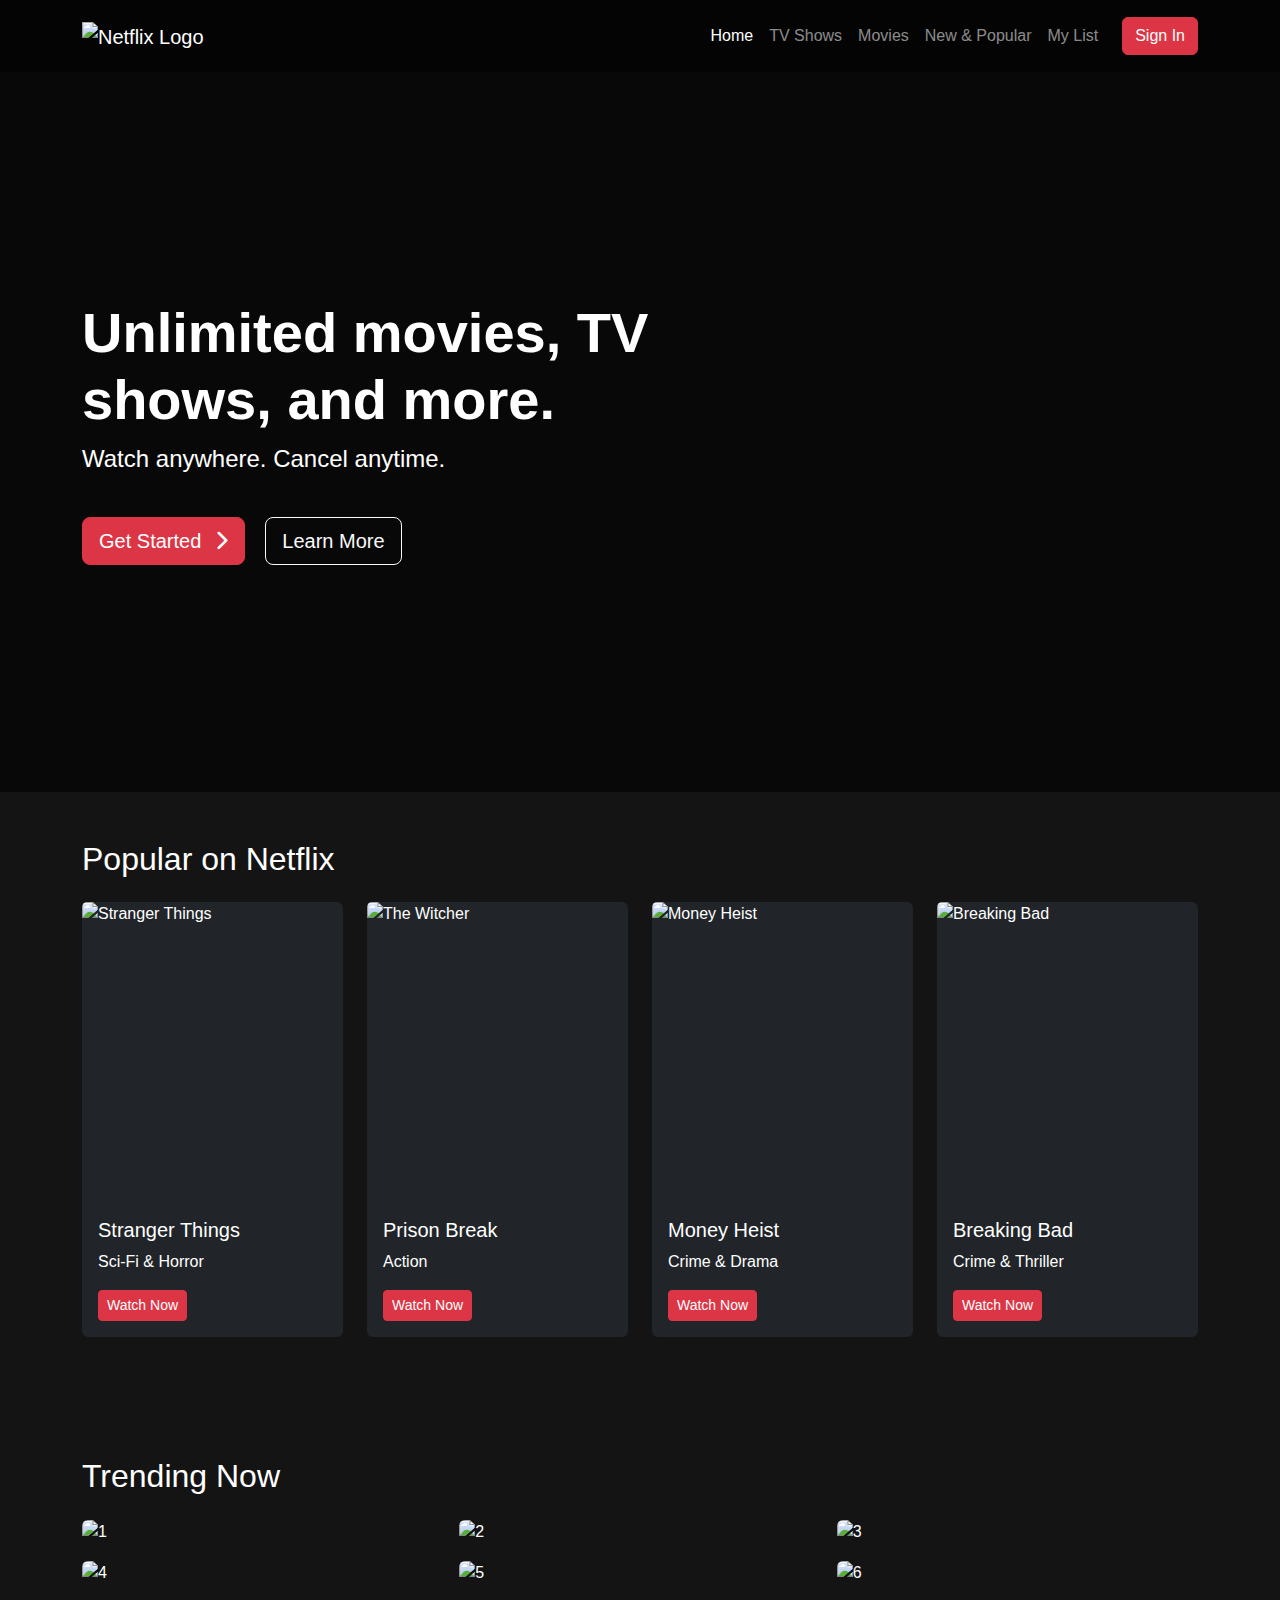
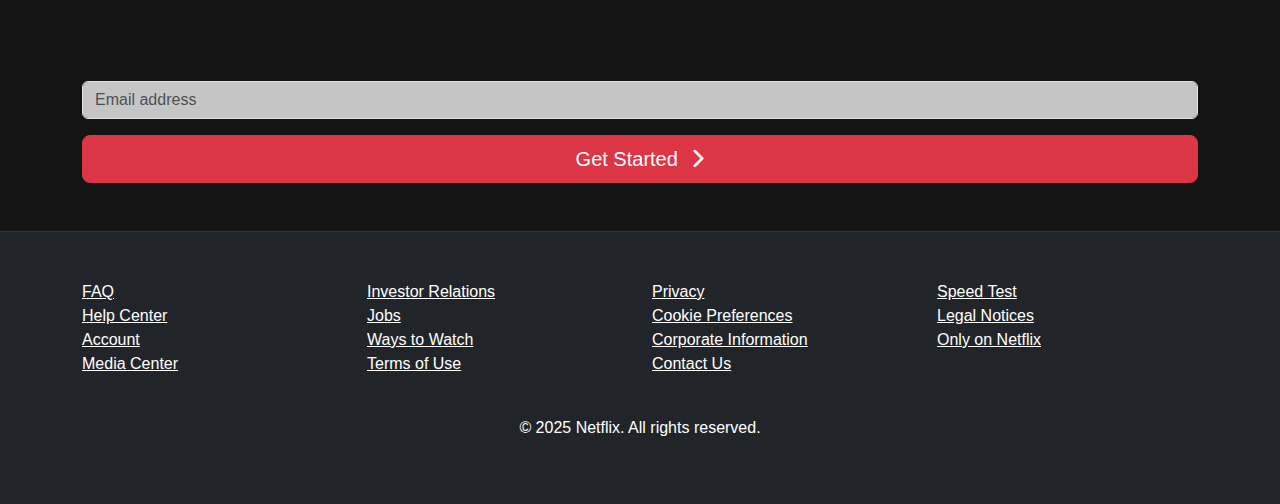
==== index.html @ 24b9c4b8 "Add files via upload" ====
<!DOCTYPE html>
<html lang="en">
<head>
    <meta charset="UTF-8">
    <meta name="viewport" content="width=device-width, initial-scale=1.0">
    <title>Netflix Clone</title>
    <link href="https://cdn.jsdelivr.net/npm/bootstrap@5.3.0/dist/css/bootstrap.min.css" rel="stylesheet">
    <link rel="stylesheet" href="https://cdnjs.cloudflare.com/ajax/libs/font-awesome/6.4.0/css/all.min.css">
    <link rel="stylesheet" href="styles.css">
</head>
<body>
<nav class="navbar navbar-expand-lg navbar-dark bg-dark">
        <div class="container">
            <a class="navbar-brand" href="#">
                <img src="https://upload.wikimedia.org/wikipedia/commons/7/7a/Logonetflix.png" 
                     alt="Netflix Logo" width="80">
            </a>
            <button class="navbar-toggler" type="button" data-bs-toggle="collapse" data-bs-target="#navbarNav">
                <span class="navbar-toggler-icon"></span>
            </button>
            <div class="collapse navbar-collapse" id="navbarNav">
                <ul class="navbar-nav ms-auto">
                    <li class="nav-item">
                        <a class="nav-link active" href="#">Home</a>
                    </li>
                    <li class="nav-item">
                        <a class="nav-link" href="#">TV Shows</a>
                    </li>
                    <li class="nav-item">
                        <a class="nav-link" href="#">Movies</a>
                    </li>
                    <li class="nav-item">
                        <a class="nav-link" href="#">New & Popular</a>
                    </li>
                    <li class="nav-item">
                        <a class="nav-link" href="#">My List</a>
                    </li>
                </ul>
                <div class="ms-3">
                    <button class="btn btn-danger">Sign In</button>
                </div>
            </div>
        </div>
    </nav>
    


    <div class="jumbotron jumbotron-fluid hero-section text-white">
        <div class="container d-flex flex-column justify-content-center h-100">
            <h1 class="display-4 fw-bold">Unlimited movies, TV shows, and more.</h1>
            <p class="lead">Watch anywhere. Cancel anytime.</p>
            <div class="mt-4">
                <button class="btn btn-danger btn-lg me-3">Get Started <i class="fas fa-chevron-right ms-2"></i></button>
                <button class="btn btn-outline-light btn-lg">Learn More</button>
            </div>
        </div>
    </div>

    <div class="container py-5">
        <h2 class="text-white mb-4">Popular on Netflix</h2>
        <div class="row">


            <div class="col-md-3 mb-4">
                <div class="card bg-dark text-white">
                    <img src="https://i.pinimg.com/474x/16/2a/6a/162a6a896a2773580460c24fd5e335e4.jpg" class="card-img-top" alt="Stranger Things">
                    <div class="card-body">
                        <h5 class="card-title">Stranger Things</h5>
                        <p class="card-text">Sci-Fi & Horror</p>
                        <a href="#" class="btn btn-sm btn-danger">Watch Now</a>
                    </div>
                </div>
            </div>


            <div class="col-md-3 mb-4">
                <div class="card bg-dark text-white">
                    <img src="https://i.pinimg.com/474x/37/c5/35/37c535ae594f70377e7d54958579361d.jpg" class="card-img-top" alt="The Witcher">
                    <div class="card-body">
                        <h5 class="card-title">Prison Break</h5>
                        <p class="card-text">Action </p>
                        <a href="#" class="btn btn-sm btn-danger">Watch Now</a>
                    </div>
                </div>
            </div>
            


            <div class="col-md-3 mb-4">
                <div class="card bg-dark text-white">
                    <img src="https://i.pinimg.com/474x/6e/42/0b/6e420b7bd2a65359258ee4c5ee1501dd.jpg" class="card-img-top" alt="Money Heist">
                    <div class="card-body">
                        <h5 class="card-title">Money Heist</h5>
                        <p class="card-text">Crime & Drama</p>
                        <a href="#" class="btn btn-sm btn-danger">Watch Now</a>
                    </div>
                </div>
            </div>


            <div class="col-md-3 mb-4">
                <div class="card bg-dark text-white">
                    <img src="https://i.pinimg.com/736x/1b/23/45/1b234507f74e7653c08c25637f4314d4.jpg" class="card-img-top" alt="Breaking Bad">
                    <div class="card-body">
                        <h5 class="card-title">Breaking Bad</h5>
                        <p class="card-text">Crime & Thriller</p>
                        <a href="#" class="btn btn-sm btn-danger">Watch Now</a>
                    </div>
                </div>
            </div>
        </div>
    </div>

    <div class="container py-5">
        <h2 class="text-white mb-4">Trending Now</h2>
        <div class="row g-3">
            <div class="col-md-4 col-sm-6">
                <img src="https://i.pinimg.com/474x/86/5d/24/865d24d4ad8948d758003293b5991fd0.jpg" class="img-fluid rounded" alt=" 1">
            </div>
            <div class="col-md-4 col-sm-6">
                <img src="https://i.pinimg.com/474x/d7/a4/5b/d7a45b3c94ca914128f12bee25104656.jpg" class="img-fluid rounded" alt="2">
            </div>
            <div class="col-md-4 col-sm-6">
                <img src="https://i.pinimg.com/474x/ca/68/dd/ca68dd54abbb92d0df10be1ca0e01349.jpg" class="img-fluid rounded" alt="3">
            </div>
            <div class="col-md-4 col-sm-6">
                <img src="https://i.pinimg.com/474x/91/6b/37/916b376a61e8f11293c115bc0361a7d2.jpg" class="img-fluid rounded" alt="4">
            </div>
            <div class="col-md-4 col-sm-6">
                <img src="https://i.pinimg.com/474x/d0/bb/c0/d0bbc0b05ba98c7c255987fc465bb01c.jpg" class="img-fluid rounded" alt="5">
            </div>
            <div class="col-md-4 col-sm-6">
                <img src="https://i.pinimg.com/474x/ee/c1/88/eec1884c251c18ea4c9436c27637fb54.jpg" class="img-fluid rounded" alt="6">
            </div>
        </div>
    </div>
    <div class="container my-5" id="contact">
        <form onsubmit="handleFormSubmit(event)">
            <div class="mb-3">
                <input type="email" class="form-control" id="email" placeholder="Email address" required
                style="background-color: rgb(197, 197, 197);">
            </div>
            
            <div class="mb-3">
                <button class="btn btn-danger btn-lg w-100">Get Started <i class="fas fa-chevron-right ms-2"></i></button>
            </div>
        </form>
    </div>
    

  <footer class="bg-dark text-white py-5">
            <div class="container">
                <div class="row">
                    <div class="col-md-3">
                        <ul class="list-unstyled">
                            <li><a href="#" class="text-white">FAQ</a></li>
                            <li><a href="#" class="text-white">Help Center</a></li>
                            <li><a href="#" class="text-white">Account</a></li>
                            <li><a href="#" class="text-white">Media Center</a></li>
                        </ul>
                    </div>
                    <div class="col-md-3">
                        <ul class="list-unstyled">
                            <li><a href="#" class="text-white">Investor Relations</a></li>
                            <li><a href="#" class="text-white">Jobs</a></li>
                            <li><a href="#" class="text-white">Ways to Watch</a></li>
                            <li><a href="#" class="text-white">Terms of Use</a></li>
                        </ul>
                    </div>
                    <div class="col-md-3">
                        <ul class="list-unstyled">
                            <li><a href="#" class="text-white">Privacy</a></li>
                            <li><a href="#" class="text-white">Cookie Preferences</a></li>
                            <li><a href="#" class="text-white">Corporate Information</a></li>
                            <li><a href="#" class="text-white">Contact Us</a></li>
                        </ul>
                    </div>
                    <div class="col-md-3">
                        <ul class="list-unstyled">
                            <li><a href="#" class="text-white">Speed Test</a></li>
                            <li><a href="#" class="text-white">Legal Notices</a></li>
                            <li><a href="#" class="text-white">Only on Netflix</a></li>
                        </ul>
                    </div>
                </div>
                <p class="text-center mt-4">© 2025 Netflix. All rights reserved.</p>
            </div>
        </footer>
        
    </footer>
    <script src="https://cdn.jsdelivr.net/npm/bootstrap@5.3.0/dist/js/bootstrap.bundle.min.js"></script>

</body>
</html>
---- styles.css ----
body {
        font-family: 'Helvetica Neue', Arial, sans-serif;
        background-color: #141414;
        color: white;
    }
    
    .navbar {
        background-color: rgba(0, 0, 0, 0.8) !important;
        padding: 15px 0;
    }
    .navbar-brand img {
        width: 80px;
        height: auto;
    }
    
    
    .nav-link {
        font-weight: 500;
    }
    
    .hero-section {
        height: 80vh;
        background: linear-gradient(rgba(0, 0, 0, 0.6), rgba(0, 0, 0, 0.6)), 
                    url('https://i.pinimg.com/474x/c8/98/74/c898748134484d2355cc644f26c800d0.jpg')
                     no-repeat center center/cover;
        display: flex;
        align-items: center;
    }
    
    .hero-section h1 {
        font-size: 3.5rem;
        max-width: 600px;
    }
    
    .hero-section p {
        font-size: 1.5rem;
        max-width: 600px;
    }
    
    .card {
        transition: transform 0.3s;
        border: none;
        cursor: pointer;
    }
    
    .card:hover {
        transform: scale(1.05);
    }
    
    .card-img-top {
        height: 300px;
        object-fit: cover;
    }
    
    .gallery img {
        transition: transform 0.3s;
    }
    
    .gallery img:hover {
        transform: scale(1.03);
    }
    
    .accordion-button:not(.collapsed) {
        background-color: #222;
        color: white;
    }
    
    .accordion-button:focus {
        box-shadow: none;
        border-color: rgba(0,0,0,0.125);
    }
    .contact{
        background: linear-gradient(rgba(0, 0, 0, 0.6), rgba(0, 0, 0, 0.6)), 
 
    }
    
    footer {
        border-top: 1px solid #333;
    }
    
    @media (max-width: 768px) {
        .hero-section h1 {
            font-size: 2.5rem;
        }
        .hero-section p {
            font-size: 1.2rem;
        }
    }
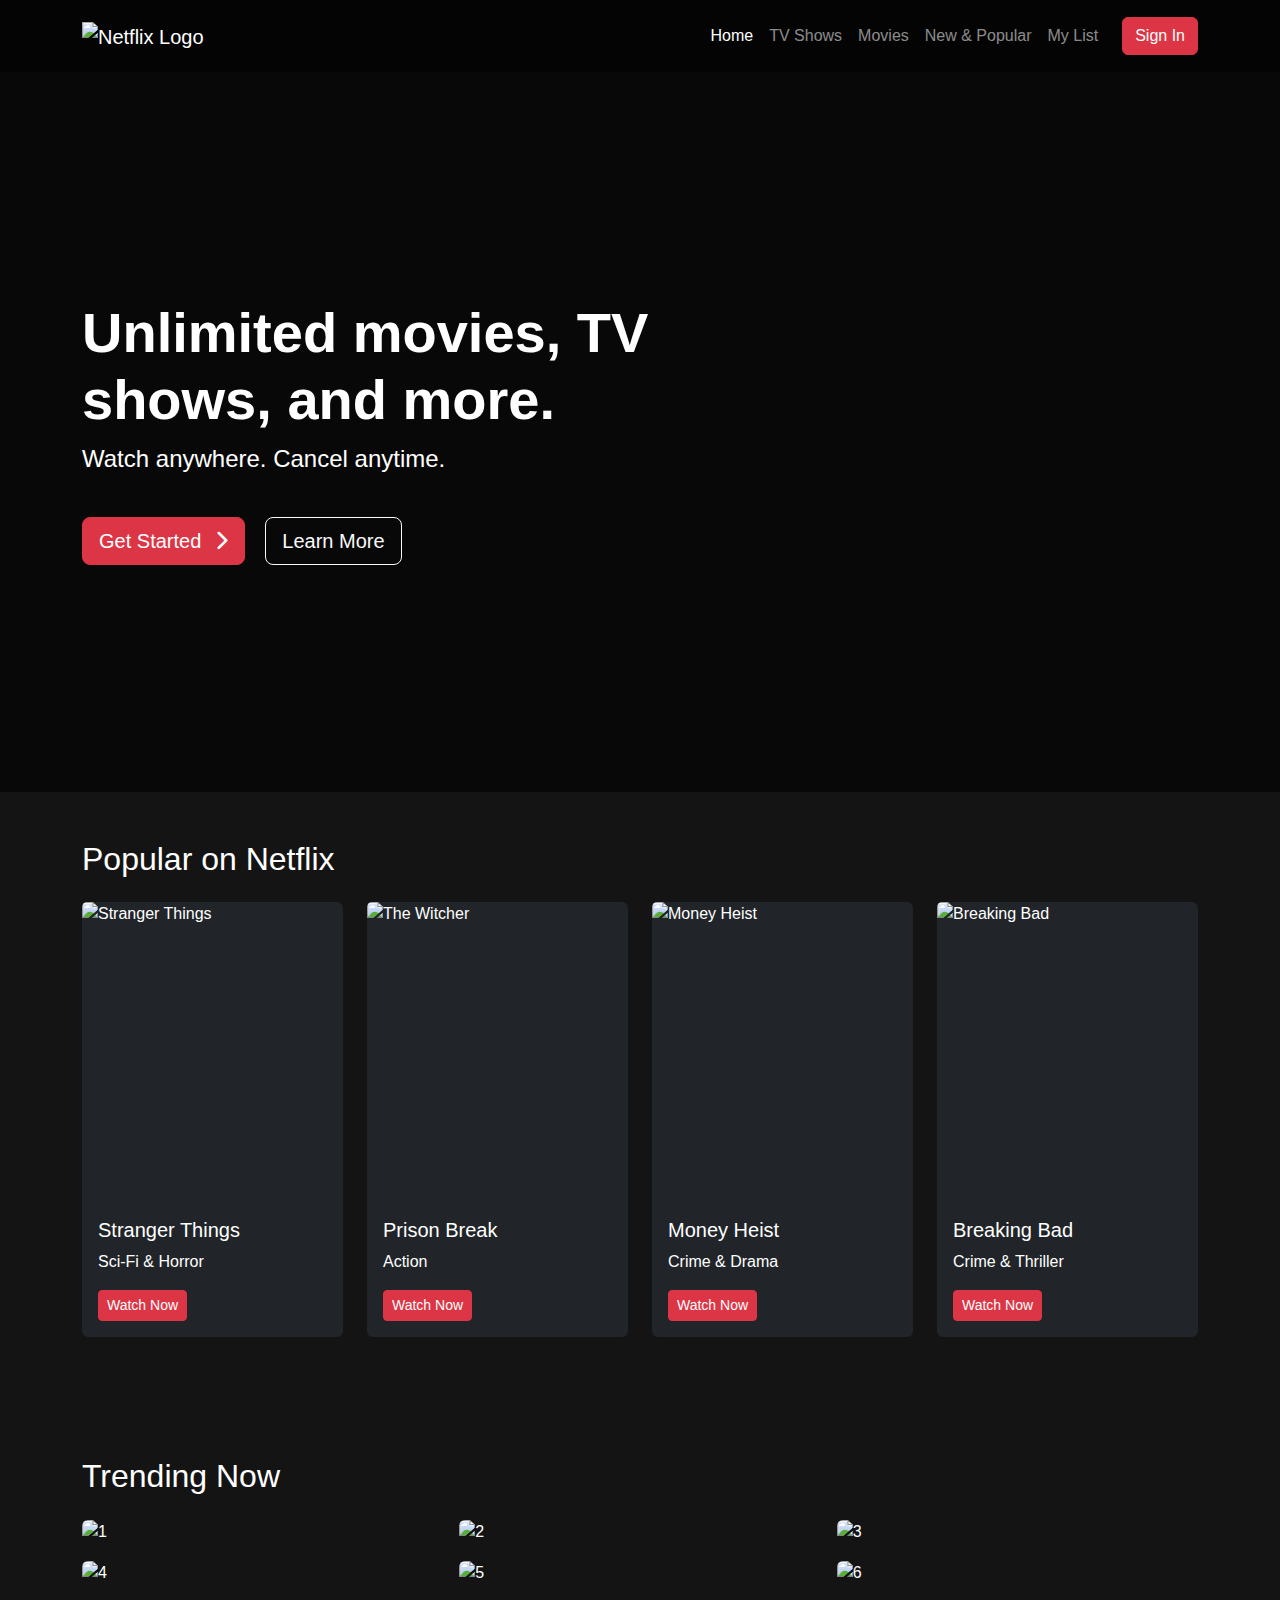
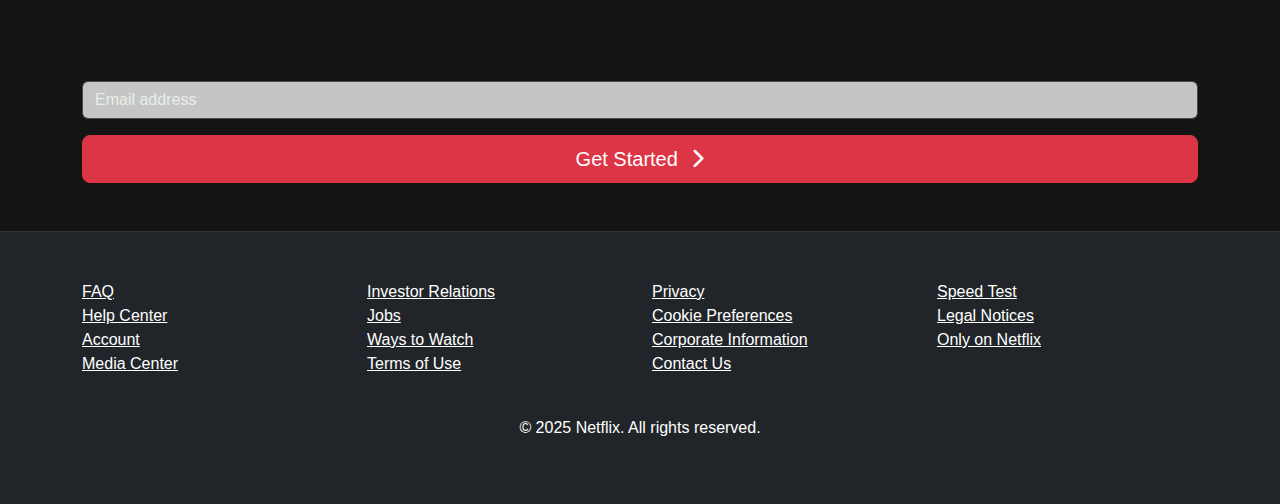
==== commit 8de98f4d: "Update index.html" ====
--- a/index.html
+++ b/index.html
@@ -37,7 +37,10 @@
                     </li>
                 </ul>
                 <div class="ms-3">
+                    <a href="sign up.html">
+
                     <button class="btn btn-danger">Sign In</button>
+                    </a>
                 </div>
             </div>
         </div>
@@ -191,4 +194,4 @@
     <script src="https://cdn.jsdelivr.net/npm/bootstrap@5.3.0/dist/js/bootstrap.bundle.min.js"></script>
 
 </body>
-</html>+</html>
--- a/styles.css
+++ b/styles.css
@@ -86,3 +86,63 @@
             font-size: 1.2rem;
         }
     }
+    
+
+    .login-background {
+        background-image: url('https://i.pinimg.com/474x/30/35/16/303516b3d848265807856338aabd9572.jpg');
+        background-size: cover;
+        background-position: center;
+        height: 100vh;
+        display: flex;
+        justify-content: center;
+        align-items: center;
+    }
+
+    .login-form {
+        background-color: rgba(0, 0, 0, 0.5);
+        padding: 40px;
+        border-radius: 10px;
+        max-width: 400px;
+        width: 100%;
+        color: rgb(239, 239, 239);
+    }
+
+    .login-form h1 {
+        font-size: 2.5rem;
+        margin-bottom: 30px;
+        text-align: center;
+    }
+
+    .form-control {
+        background-color:rgba(14, 13, 13, 0.1);
+        border: 1px solid rgba(202, 195, 195, 0.3);
+        color: rgb(238, 246, 238);
+    }
+    .form-control::placeholder {
+        color: rgba(238, 246, 238, 0.863); 
+    }
+    .btn-login {
+        width: 100%;
+        background-color: #e50914;
+        color: white;
+        padding: 12px;
+        font-size: 1.1rem;
+        border: none;
+        cursor: pointer;
+    }
+
+    .btn-login:hover {
+        background-color: #f40612;
+    }
+
+    .logo {
+        display: block;
+        margin: 0 auto 20px;
+        max-width: 200px;
+    }
+    .footer-text {
+        text-align: center;
+        margin-top: 20px;
+        color: white;
+        font-size: 0.9rem;
+    }